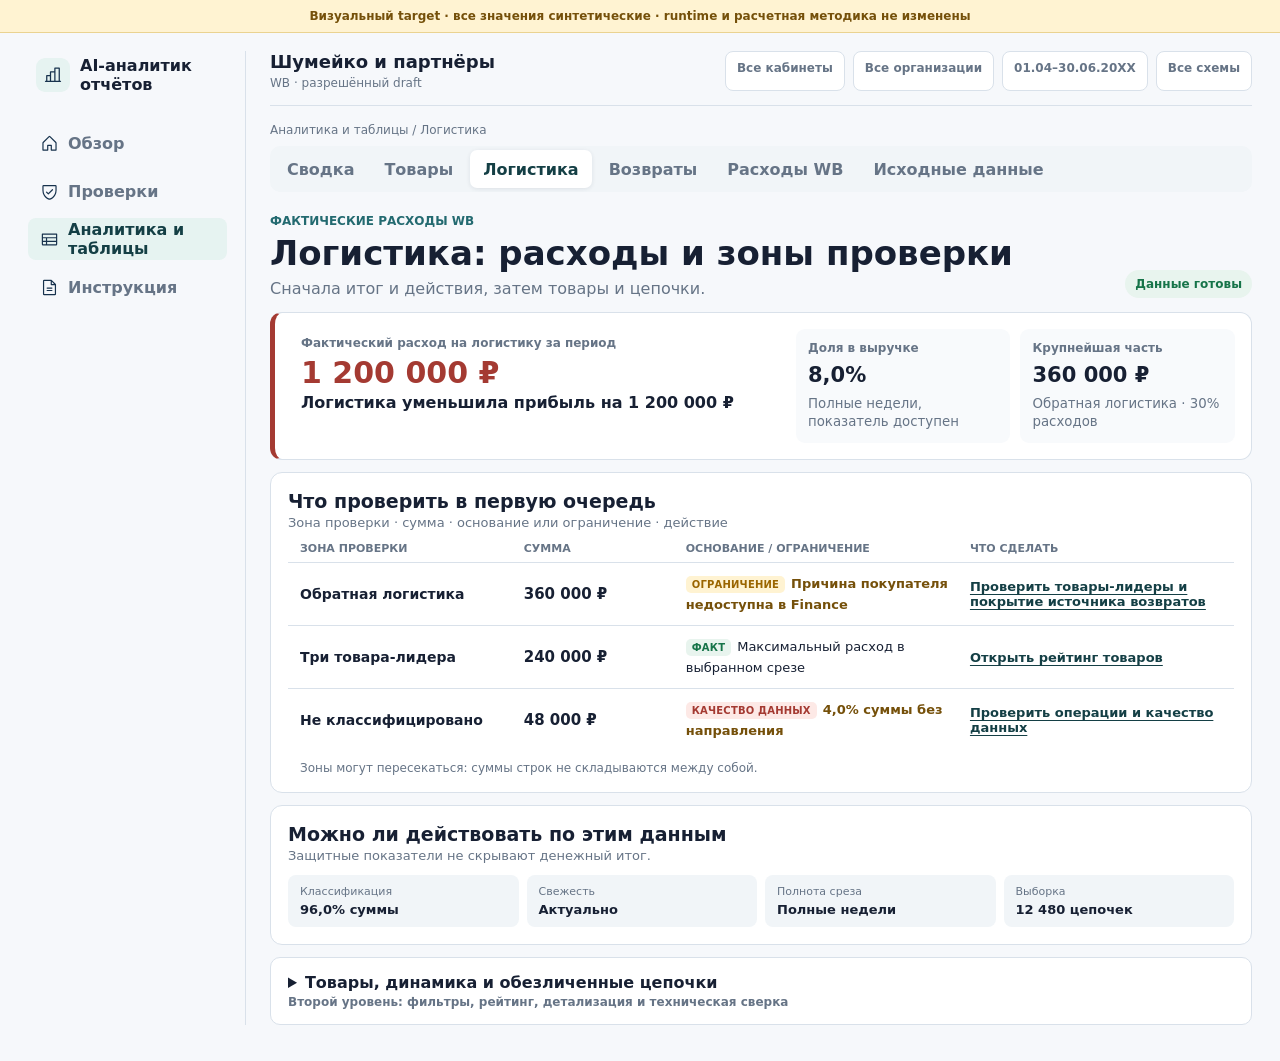
==== docs/design/wb-logistics-v4-analytics-target.html @ cbdf7016 "docs: define WB logistics analytics target" ====
<!doctype html>
<html lang="ru">
  <head>
    <meta charset="utf-8" />
    <meta name="viewport" content="width=device-width, initial-scale=1" />
    <title>Visual target — WB-логистика v4</title>
    <style>
      :root {
        color-scheme: light;
        --background: #f6f8fb;
        --surface: #ffffff;
        --surface-muted: #f1f5f8;
        --text: #172033;
        --muted: #667486;
        --line: #d9e1ea;
        --brand: #236a70;
        --brand-dark: #143f45;
        --brand-bg: #e6f3f1;
        --ready: #167449;
        --ready-bg: #e8f4ee;
        --review: #9a6500;
        --review-bg: #fff3d2;
        --blocked: #a43a32;
        --blocked-bg: #fde9e6;
      }

      * { box-sizing: border-box; }

      body {
        margin: 0;
        background: var(--background);
        color: var(--text);
        font-family: Inter, ui-sans-serif, system-ui, -apple-system, "Segoe UI", sans-serif;
      }

      a { color: inherit; }
      a:focus-visible, summary:focus-visible, h1:focus {
        outline: 3px solid color-mix(in srgb, var(--brand), transparent 65%);
        outline-offset: 2px;
      }

      .prototype-note {
        padding: 9px 16px;
        background: var(--review-bg);
        border-bottom: 1px solid #ead391;
        color: #75500a;
        text-align: center;
        font-size: 12px;
        font-weight: 750;
      }

      .shell {
        width: min(1440px, 100%);
        min-height: calc(100vh - 35px);
        margin: 0 auto;
        padding: 18px 28px 36px;
        display: grid;
        grid-template-columns: 218px minmax(0, 1fr);
        gap: 24px;
      }

      aside {
        border-right: 1px solid var(--line);
        padding-right: 18px;
      }

      .brand {
        display: flex;
        align-items: center;
        gap: 10px;
        margin: 5px 8px 28px;
        font-weight: 850;
      }

      .mark {
        display: grid;
        place-items: center;
        width: 34px;
        height: 34px;
        border-radius: 9px;
        background: var(--brand-bg);
      }

      .mark img { width: 20px; height: 20px; }
      .nav { display: grid; gap: 6px; }

      .nav a {
        min-height: 42px;
        border-radius: 8px;
        padding: 0 12px;
        display: flex;
        align-items: center;
        gap: 9px;
        background: transparent;
        color: var(--muted);
        text-align: left;
        text-decoration: none;
        font-weight: 720;
      }

      .nav a.active { background: var(--brand-bg); color: var(--brand-dark); }
      .nav img { width: 19px; height: 19px; flex: 0 0 19px; }
      main { min-width: 0; }

      .context {
        display: flex;
        justify-content: space-between;
        gap: 16px;
        padding-bottom: 14px;
        border-bottom: 1px solid var(--line);
      }

      .context strong { display: block; font-size: 18px; }
      .context span { color: var(--muted); font-size: 12px; }
      .filters { display: flex; gap: 8px; flex-wrap: wrap; justify-content: flex-end; }

      .filter {
        padding: 9px 11px;
        border: 1px solid var(--line);
        border-radius: 8px;
        background: white;
        font-size: 12px;
        font-weight: 700;
      }

      .breadcrumbs { margin: 17px 0 9px; color: var(--muted); font-size: 12px; }

      .scenario-nav {
        display: flex;
        gap: 4px;
        overflow-x: auto;
        padding: 4px;
        background: var(--surface-muted);
        border-radius: 10px;
        scrollbar-gutter: stable;
      }

      .scenario-nav a {
        min-height: 38px;
        border-radius: 7px;
        padding: 0 13px;
        display: inline-flex;
        align-items: center;
        background: transparent;
        color: var(--muted);
        white-space: nowrap;
        text-decoration: none;
        font-weight: 750;
      }

      .scenario-nav a.active {
        background: white;
        color: var(--brand-dark);
        box-shadow: 0 1px 4px #17203318;
      }

      .heading {
        display: flex;
        justify-content: space-between;
        gap: 18px;
        align-items: end;
        margin: 22px 0 14px;
      }

      .eyebrow {
        margin: 0 0 6px;
        color: var(--brand);
        font-size: 12px;
        font-weight: 800;
        text-transform: uppercase;
      }

      h1 { margin: 0; font-size: clamp(24px, 3vw, 34px); line-height: 1.12; }
      .heading p:last-child { margin: 7px 0 0; color: var(--muted); }

      .status {
        padding: 7px 10px;
        border-radius: 999px;
        background: var(--ready-bg);
        color: var(--ready);
        font-size: 12px;
        font-weight: 800;
        white-space: nowrap;
      }

      .answer {
        display: grid;
        grid-template-columns: 1.5fr repeat(2, minmax(150px, .65fr));
        gap: 10px;
        padding: 16px;
        border: 1px solid var(--line);
        border-left: 5px solid var(--blocked);
        border-radius: 12px;
        background: white;
      }

      .answer-primary { padding: 7px 10px; }
      .answer-primary span, .kpi span { display: block; color: var(--muted); font-size: 12px; font-weight: 700; }
      .answer-primary strong { display: block; margin: 5px 0 3px; color: var(--blocked); font-size: 30px; }
      .answer-primary p { margin: 0; font-weight: 760; }
      .kpi { padding: 12px; border-radius: 9px; background: #f8fafc; }
      .kpi strong { display: block; margin-top: 8px; font-size: 21px; }
      .kpi small { display: block; margin-top: 8px; color: var(--muted); line-height: 1.35; }
      .panel { margin-top: 12px; padding: 17px; border: 1px solid var(--line); border-radius: 12px; background: white; }
      .panel-title { display: flex; align-items: end; justify-content: space-between; gap: 12px; margin-bottom: 12px; }
      h2 { margin: 0; font-size: 19px; }
      .panel-title p { margin: 3px 0 0; color: var(--muted); font-size: 13px; }

      .issue-head, .issue {
        display: grid;
        grid-template-columns: 1.05fr 150px 1.35fr 1.25fr;
        gap: 12px;
        align-items: center;
      }

      .issue-head {
        padding: 0 12px 7px;
        color: var(--muted);
        font-size: 11px;
        font-weight: 800;
        text-transform: uppercase;
      }

      .issue { padding: 13px 12px; border-top: 1px solid var(--line); font-size: 13px; }
      .issue-cell { min-width: 0; }
      .issue-name { font-size: 14px; }
      .field-label { display: none; }
      .amount { font-size: 15px; font-weight: 850; white-space: nowrap; }

      .evidence-tag {
        display: inline-block;
        margin: 0 6px 4px 0;
        padding: 3px 6px;
        border-radius: 5px;
        font-size: 10px;
        font-weight: 850;
        text-transform: uppercase;
        letter-spacing: .02em;
      }

      .evidence-tag.fact { background: var(--ready-bg); color: var(--ready); }
      .evidence-tag.limit { background: var(--review-bg); color: var(--review); }
      .evidence-tag.quality { background: var(--blocked-bg); color: var(--blocked); }
      .limitation { color: #75500a; font-weight: 720; }
      .action { color: var(--brand-dark); font-weight: 800; text-decoration-thickness: 1px; text-underline-offset: 3px; }
      .issue-note { margin: 10px 12px 0; color: var(--muted); font-size: 12px; }
      .trust { display: grid; grid-template-columns: repeat(4, 1fr); gap: 8px; }
      .trust div { padding: 10px 12px; border-radius: 8px; background: var(--surface-muted); }
      .trust span { display: block; color: var(--muted); font-size: 11px; }
      .trust strong { display: block; margin-top: 4px; font-size: 13px; }
      details { margin-top: 12px; border: 1px solid var(--line); border-radius: 10px; background: white; }
      summary { padding: 15px 17px; cursor: pointer; font-weight: 800; }
      summary span { display: block; margin-top: 3px; color: var(--muted); font-size: 12px; font-weight: 600; }
      .details-copy { padding: 0 17px 17px; color: var(--muted); }

      @media (max-width: 900px) {
        .shell { grid-template-columns: 76px minmax(0, 1fr); gap: 14px; padding-inline: 14px; }
        aside { padding-right: 10px; }
        .brand-copy, .nav a span { display: none; }
        .nav a { justify-content: center; padding: 0; }
        .nav img { width: 22px; height: 22px; }
        .answer { grid-template-columns: 1fr 1fr; }
        .answer-primary { grid-column: 1 / -1; }
        .issue-head { display: none; }
        .issue { grid-template-columns: 1fr 130px; }
        .issue-cell:nth-child(n + 3) { grid-column: 1 / -1; }
      }

      @media (max-width: 560px) {
        .prototype-note { text-align: left; }
        .shell { display: block; padding: 10px 12px 28px; }
        aside { border: 0; border-bottom: 1px solid var(--line); padding: 0 0 8px; }
        .brand { margin: 2px 0 8px; }
        .brand-copy { display: inline; }
        .nav { grid-template-columns: repeat(4, 1fr); }

        .nav a {
          min-height: 50px;
          flex-direction: column;
          justify-content: center;
          gap: 2px;
          padding: 4px 2px;
          font-size: 10px;
          text-align: center;
        }

        .nav a span {
          display: block;
          max-width: 100%;
          overflow: hidden;
          white-space: nowrap;
          text-overflow: ellipsis;
        }

        .nav img { width: 19px; height: 19px; }
        .context { margin-top: 10px; display: block; }

        .filters {
          margin-top: 8px;
          justify-content: flex-start;
          flex-wrap: nowrap;
          overflow-x: auto;
          padding-bottom: 5px;
        }

        .filter { flex: 0 0 auto; }
        .scenario-nav { margin-inline: -2px; }
        .heading { align-items: start; }
        .status { display: none; }
        .answer { grid-template-columns: 1fr 1fr; padding: 12px; }
        .answer-primary { grid-column: 1 / -1; }
        .answer-primary strong { font-size: 27px; }
        .kpi { padding: 10px; }
        .kpi strong { font-size: 18px; }
        .kpi small { font-size: 11px; }

        .issue {
          grid-template-columns: 1fr;
          margin-top: 8px;
          padding: 12px;
          border: 1px solid var(--line);
          border-radius: 9px;
        }

        .issue-cell:nth-child(n + 3) { grid-column: auto; }
        .field-label { display: block; margin-bottom: 3px; color: var(--muted); font-size: 10px; font-weight: 850; text-transform: uppercase; }
        .amount { color: var(--blocked); }
        .trust { grid-template-columns: 1fr 1fr; }
      }
    </style>
  </head>
  <body>
    <div class="prototype-note">Визуальный target · все значения синтетические · runtime и расчетная методика не изменены</div>
    <div class="shell">
      <aside aria-label="Навигация кабинета">
        <div class="brand">
          <span class="mark"><img src="../../src/wb_unit_economics/web/static/icons/chart-bar.svg" alt="" /></span>
          <span class="brand-copy">AI-аналитик<br />отчётов</span>
        </div>
        <nav class="nav">
          <a href="#overview"><img src="../../src/wb_unit_economics/web/static/icons/house.svg" alt="" /><span>Обзор</span></a>
          <a href="#checks"><img src="../../src/wb_unit_economics/web/static/icons/shield-check.svg" alt="" /><span>Проверки</span></a>
          <a class="active" href="#tables/logistics" aria-current="page"><img src="../../src/wb_unit_economics/web/static/icons/table.svg" alt="" /><span>Аналитика и таблицы</span></a>
          <a href="#guide"><img src="../../src/wb_unit_economics/web/static/icons/file-text.svg" alt="" /><span>Инструкция</span></a>
        </nav>
      </aside>
      <main>
        <header class="context">
          <div><strong>Шумейко и партнёры</strong><span>WB · разрешённый draft</span></div>
          <div class="filters" aria-label="Текущий срез">
            <span class="filter">Все кабинеты</span><span class="filter">Все организации</span>
            <span class="filter">01.04–30.06.20XX</span><span class="filter">Все схемы</span>
          </div>
        </header>
        <p class="breadcrumbs">Аналитика и таблицы / Логистика</p>
        <nav class="scenario-nav" aria-label="Сценарии аналитики">
          <a href="#tables/summary">Сводка</a><a href="#tables/products">Товары</a><a class="active" href="#tables/logistics" aria-current="page">Логистика</a>
          <a href="#tables/returns">Возвраты</a><a href="#tables/wb-expenses">Расходы WB</a><a href="#tables/source">Исходные данные</a>
        </nav>
        <div class="heading">
          <div><p class="eyebrow">Фактические расходы WB</p><h1 tabindex="-1">Логистика: расходы и зоны проверки</h1><p>Сначала итог и действия, затем товары и цепочки.</p></div>
          <span class="status">Данные готовы</span>
        </div>
        <section class="answer" aria-label="Главный итог">
          <div class="answer-primary"><span>Фактический расход на логистику за период</span><strong>1 200 000 ₽</strong><p>Логистика уменьшила прибыль на 1 200 000 ₽</p></div>
          <div class="kpi"><span>Доля в выручке</span><strong>8,0%</strong><small>Полные недели, показатель доступен</small></div>
          <div class="kpi"><span>Крупнейшая часть</span><strong>360 000 ₽</strong><small>Обратная логистика · 30% расходов</small></div>
        </section>
        <section class="panel" aria-labelledby="issues-title">
          <div class="panel-title"><div><h2 id="issues-title">Что проверить в первую очередь</h2><p>Зона проверки · сумма · основание или ограничение · действие</p></div></div>
          <div class="issue-head" aria-hidden="true"><span>Зона проверки</span><span>Сумма</span><span>Основание / ограничение</span><span>Что сделать</span></div>
          <div role="list">
            <article class="issue" role="listitem"><div class="issue-cell"><span class="field-label">Зона проверки</span><strong class="issue-name">Обратная логистика</strong></div><div class="issue-cell"><span class="field-label">Сумма</span><span class="amount">360 000 ₽</span></div><div class="issue-cell limitation"><span class="field-label">Основание / ограничение</span><span class="evidence-tag limit">Ограничение</span>Причина покупателя недоступна в Finance</div><div class="issue-cell"><span class="field-label">Что сделать</span><a class="action" href="#tables/products">Проверить товары-лидеры и покрытие источника возвратов</a></div></article>
            <article class="issue" role="listitem"><div class="issue-cell"><span class="field-label">Зона проверки</span><strong class="issue-name">Три товара-лидера</strong></div><div class="issue-cell"><span class="field-label">Сумма</span><span class="amount">240 000 ₽</span></div><div class="issue-cell"><span class="field-label">Основание / ограничение</span><span class="evidence-tag fact">Факт</span>Максимальный расход в выбранном срезе</div><div class="issue-cell"><span class="field-label">Что сделать</span><a class="action" href="#tables/products">Открыть рейтинг товаров</a></div></article>
            <article class="issue" role="listitem"><div class="issue-cell"><span class="field-label">Зона проверки</span><strong class="issue-name">Не классифицировано</strong></div><div class="issue-cell"><span class="field-label">Сумма</span><span class="amount">48 000 ₽</span></div><div class="issue-cell limitation"><span class="field-label">Основание / ограничение</span><span class="evidence-tag quality">Качество данных</span>4,0% суммы без направления</div><div class="issue-cell"><span class="field-label">Что сделать</span><a class="action" href="#tables/source">Проверить операции и качество данных</a></div></article>
          </div>
          <p class="issue-note">Зоны могут пересекаться: суммы строк не складываются между собой.</p>
        </section>
        <section class="panel" aria-label="Доверие к выводу">
          <div class="panel-title"><div><h2>Можно ли действовать по этим данным</h2><p>Защитные показатели не скрывают денежный итог.</p></div></div>
          <div class="trust"><div><span>Классификация</span><strong>96,0% суммы</strong></div><div><span>Свежесть</span><strong>Актуально</strong></div><div><span>Полнота среза</span><strong>Полные недели</strong></div><div><span>Выборка</span><strong>12 480 цепочек</strong></div></div>
        </section>
        <details><summary>Товары, динамика и обезличенные цепочки<span>Второй уровень: фильтры, рейтинг, детализация и техническая сверка</span></summary><div class="details-copy">В runtime здесь используются существующие SQL-пагинация, productRef drill-down и разрешенные роли. Raw payload и внешние идентификаторы не показываются.</div></details>
      </main>
    </div>
  </body>
</html>
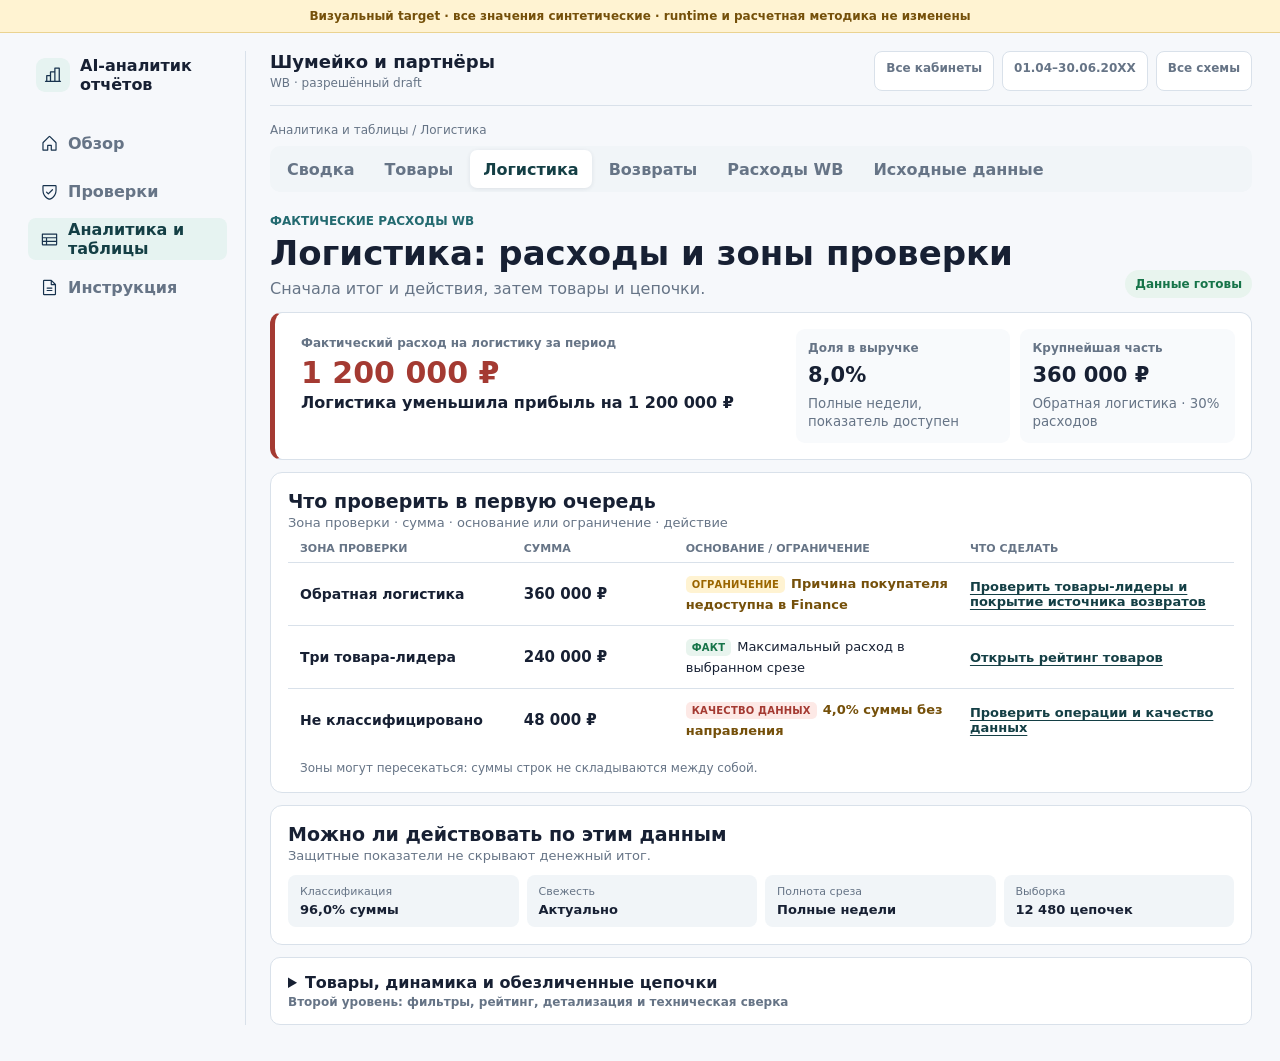
==== commit 477bc8f8: "Remove duplicate organization filter from logistics view The logistics filter's organization dropdow" ====
--- a/docs/design/wb-logistics-v4-analytics-target.html
+++ b/docs/design/wb-logistics-v4-analytics-target.html
@@ -348,7 +348,7 @@
         <header class="context">
           <div><strong>Шумейко и партнёры</strong><span>WB · разрешённый draft</span></div>
           <div class="filters" aria-label="Текущий срез">
-            <span class="filter">Все кабинеты</span><span class="filter">Все организации</span>
+            <span class="filter">Все кабинеты</span>
             <span class="filter">01.04–30.06.20XX</span><span class="filter">Все схемы</span>
           </div>
         </header>
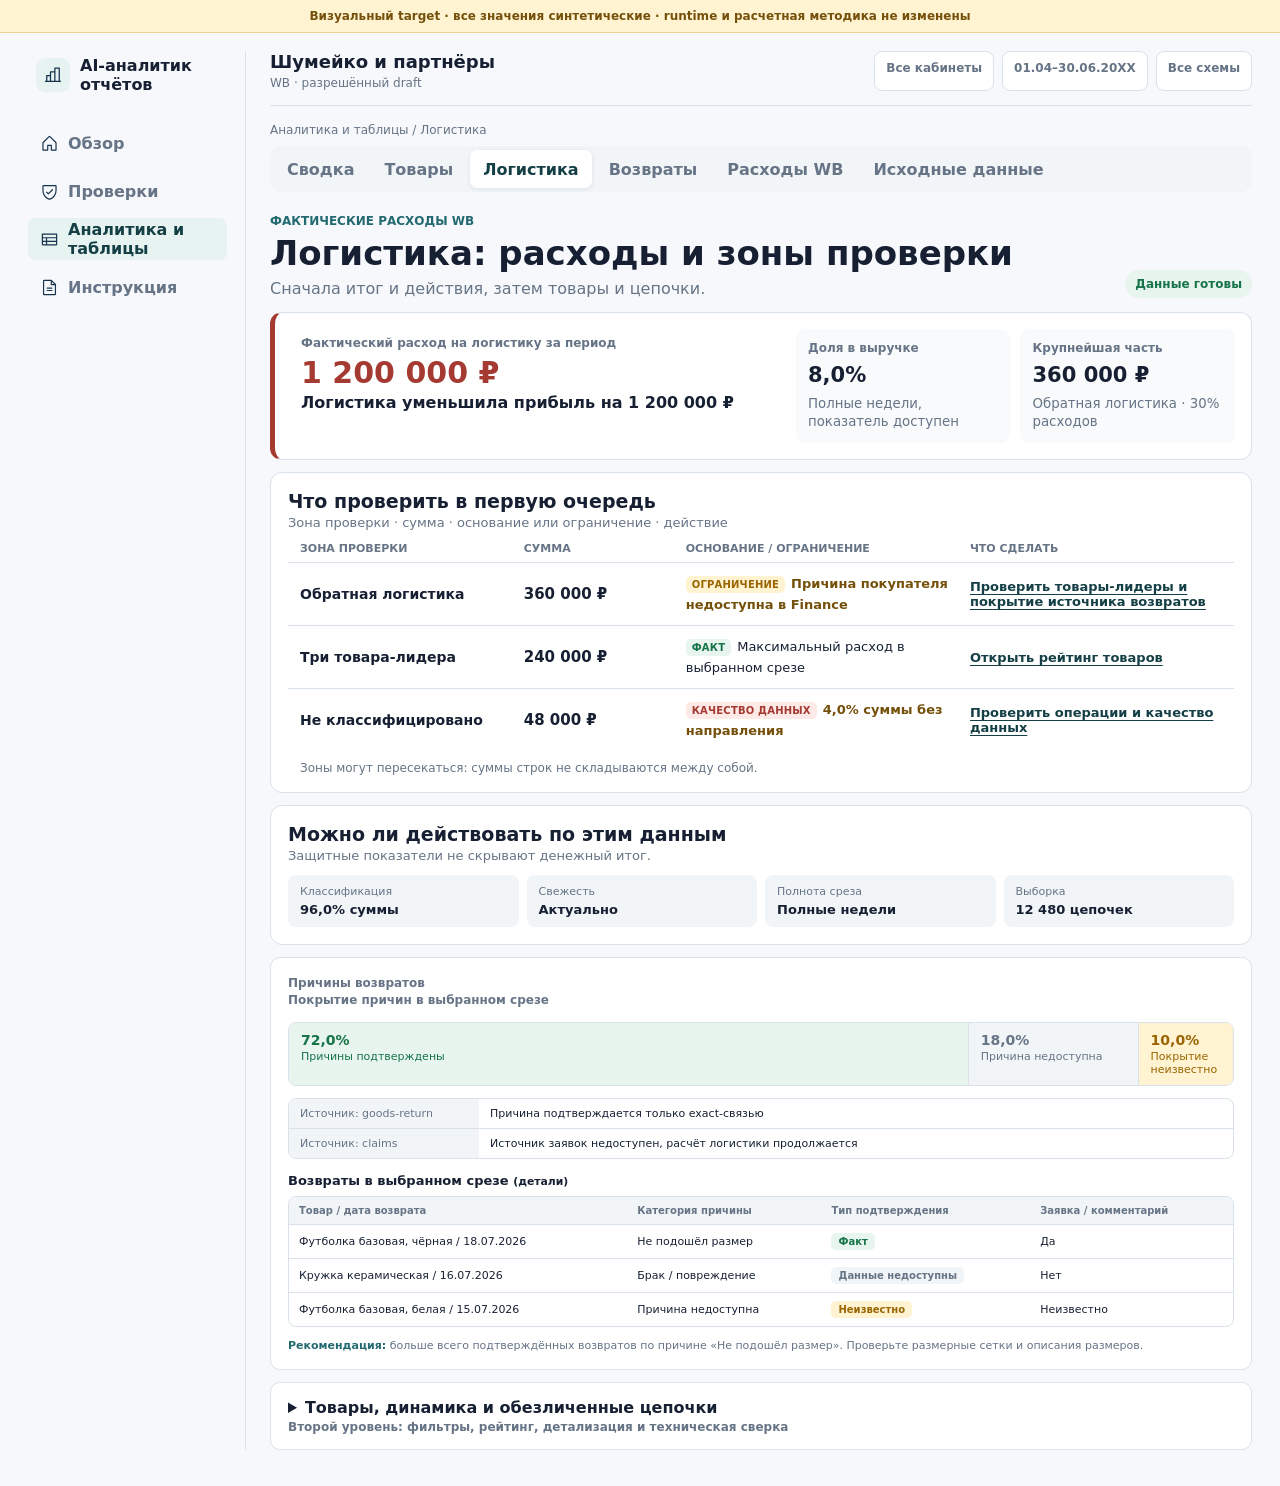
==== commit 337da0da: "Implement WB return reasons R-4 UI" ====
--- a/docs/design/wb-logistics-v4-analytics-target.html
+++ b/docs/design/wb-logistics-v4-analytics-target.html
@@ -252,6 +252,61 @@
       summary { padding: 15px 17px; cursor: pointer; font-weight: 800; }
       summary span { display: block; margin-top: 3px; color: var(--muted); font-size: 12px; font-weight: 600; }
       .details-copy { padding: 0 17px 17px; color: var(--muted); }
+      .return-reasons summary { display: flex; justify-content: space-between; gap: 12px; }
+      .return-reasons-body { padding: 0 17px 17px; }
+
+      .reason-coverage {
+        display: grid;
+        grid-template-columns: 72fr 18fr 10fr;
+        overflow: hidden;
+        border: 1px solid var(--line);
+        border-radius: 8px;
+      }
+
+      .reason-coverage span {
+        min-width: 0;
+        padding: 9px 12px;
+        border-right: 1px solid var(--line);
+        font-size: 11px;
+      }
+
+      .reason-coverage span:last-child { border-right: 0; }
+      .reason-coverage strong { display: block; margin-bottom: 2px; font-size: 14px; }
+      .reason-coverage .confirmed { background: var(--ready-bg); color: var(--ready); }
+      .reason-coverage .unavailable { background: var(--surface-muted); color: var(--muted); }
+      .reason-coverage .unknown { background: var(--review-bg); color: var(--review); }
+
+      .reason-sources {
+        display: grid;
+        grid-template-columns: 190px minmax(0, 1fr);
+        margin-top: 12px;
+        border: 1px solid var(--line);
+        border-radius: 8px;
+        overflow: hidden;
+        font-size: 11px;
+      }
+
+      .reason-sources span {
+        padding: 8px 11px;
+        border-bottom: 1px solid var(--line);
+      }
+
+      .reason-sources span:nth-last-child(-n + 2) { border-bottom: 0; }
+      .reason-sources .source-label { background: var(--surface-muted); color: var(--muted); }
+      .return-reasons h3 { margin: 14px 0 8px; font-size: 13px; }
+      .reason-table { width: 100%; border-collapse: separate; border-spacing: 0; font-size: 11px; }
+      .reason-table th, .reason-table td { padding: 8px 10px; border-bottom: 1px solid var(--line); text-align: left; }
+      .reason-table th { background: var(--surface-muted); color: var(--muted); font-size: 10px; }
+      .reason-table th:first-child { border-top-left-radius: 8px; }
+      .reason-table th:last-child { border-top-right-radius: 8px; }
+      .reason-table-wrap { overflow: hidden; border: 1px solid var(--line); border-radius: 8px; }
+      .reason-table tr:last-child td { border-bottom: 0; }
+      .reason-badge { display: inline-block; padding: 3px 7px; border-radius: 5px; font-size: 10px; font-weight: 800; }
+      .reason-badge.fact { background: var(--ready-bg); color: var(--ready); }
+      .reason-badge.unavailable { background: var(--surface-muted); color: var(--muted); }
+      .reason-badge.unknown { background: var(--review-bg); color: var(--review); }
+      .reason-recommendation { margin: 12px 0 0; color: var(--muted); font-size: 11px; }
+      .reason-recommendation strong { color: var(--brand); }
 
       @media (max-width: 900px) {
         .shell { grid-template-columns: 76px minmax(0, 1fr); gap: 14px; padding-inline: 14px; }
@@ -264,6 +319,9 @@
         .issue-head { display: none; }
         .issue { grid-template-columns: 1fr 130px; }
         .issue-cell:nth-child(n + 3) { grid-column: 1 / -1; }
+        .reason-coverage { grid-template-columns: 1fr; }
+        .reason-coverage span { border-right: 0; border-bottom: 1px solid var(--line); }
+        .reason-coverage span:last-child { border-bottom: 0; }
       }
 
       @media (max-width: 560px) {
@@ -326,6 +384,18 @@
         .field-label { display: block; margin-bottom: 3px; color: var(--muted); font-size: 10px; font-weight: 850; text-transform: uppercase; }
         .amount { color: var(--blocked); }
         .trust { grid-template-columns: 1fr 1fr; }
+        .return-reasons summary { display: block; }
+        .return-reasons-body { padding-inline: 12px; }
+        .reason-sources { grid-template-columns: 1fr; }
+        .reason-sources span { border-bottom: 0; }
+        .reason-sources .source-label { border-top: 1px solid var(--line); }
+        .reason-sources .source-label:first-child { border-top: 0; }
+        .reason-table-wrap { overflow: visible; border: 0; }
+        .reason-table, .reason-table tbody { display: block; }
+        .reason-table thead { display: none; }
+        .reason-table tr { display: grid; gap: 8px; margin-top: 8px; padding: 11px; border: 1px solid var(--line); border-radius: 8px; background: white; }
+        .reason-table td { display: grid; grid-template-columns: 112px minmax(0, 1fr); gap: 8px; padding: 0; border: 0; text-align: right; }
+        .reason-table td::before { content: attr(data-label); color: var(--muted); font-size: 10px; font-weight: 800; text-align: left; text-transform: uppercase; }
       }
     </style>
   </head>
@@ -380,6 +450,34 @@
           <div class="panel-title"><div><h2>Можно ли действовать по этим данным</h2><p>Защитные показатели не скрывают денежный итог.</p></div></div>
           <div class="trust"><div><span>Классификация</span><strong>96,0% суммы</strong></div><div><span>Свежесть</span><strong>Актуально</strong></div><div><span>Полнота среза</span><strong>Полные недели</strong></div><div><span>Выборка</span><strong>12 480 цепочек</strong></div></div>
         </section>
+        <details class="return-reasons" open>
+          <summary>
+            <span><strong>Причины возвратов</strong><span>Покрытие причин в выбранном срезе</span></span>
+          </summary>
+          <div class="return-reasons-body">
+            <div class="reason-coverage" aria-label="Покрытие причин возвратов">
+              <span class="confirmed"><strong>72,0%</strong>Причины подтверждены</span>
+              <span class="unavailable"><strong>18,0%</strong>Причина недоступна</span>
+              <span class="unknown"><strong>10,0%</strong>Покрытие неизвестно</span>
+            </div>
+            <div class="reason-sources">
+              <span class="source-label">Источник: goods-return</span><span>Причина подтверждается только exact-связью</span>
+              <span class="source-label">Источник: claims</span><span>Источник заявок недоступен, расчёт логистики продолжается</span>
+            </div>
+            <h3>Возвраты в выбранном срезе <small class="muted">(детали)</small></h3>
+            <div class="reason-table-wrap">
+              <table class="reason-table">
+                <thead><tr><th>Товар / дата возврата</th><th>Категория причины</th><th>Тип подтверждения</th><th>Заявка / комментарий</th></tr></thead>
+                <tbody>
+                  <tr><td data-label="Товар / дата">Футболка базовая, чёрная / 18.07.2026</td><td data-label="Категория">Не подошёл размер</td><td data-label="Подтверждение"><span class="reason-badge fact">Факт</span></td><td data-label="Заявка / комментарий">Да</td></tr>
+                  <tr><td data-label="Товар / дата">Кружка керамическая / 16.07.2026</td><td data-label="Категория">Брак / повреждение</td><td data-label="Подтверждение"><span class="reason-badge unavailable">Данные недоступны</span></td><td data-label="Заявка / комментарий">Нет</td></tr>
+                  <tr><td data-label="Товар / дата">Футболка базовая, белая / 15.07.2026</td><td data-label="Категория">Причина недоступна</td><td data-label="Подтверждение"><span class="reason-badge unknown">Неизвестно</span></td><td data-label="Заявка / комментарий">Неизвестно</td></tr>
+                </tbody>
+              </table>
+            </div>
+            <p class="reason-recommendation"><strong>Рекомендация:</strong> больше всего подтверждённых возвратов по причине «Не подошёл размер». Проверьте размерные сетки и описания размеров.</p>
+          </div>
+        </details>
         <details><summary>Товары, динамика и обезличенные цепочки<span>Второй уровень: фильтры, рейтинг, детализация и техническая сверка</span></summary><div class="details-copy">В runtime здесь используются существующие SQL-пагинация, productRef drill-down и разрешенные роли. Raw payload и внешние идентификаторы не показываются.</div></details>
       </main>
     </div>
